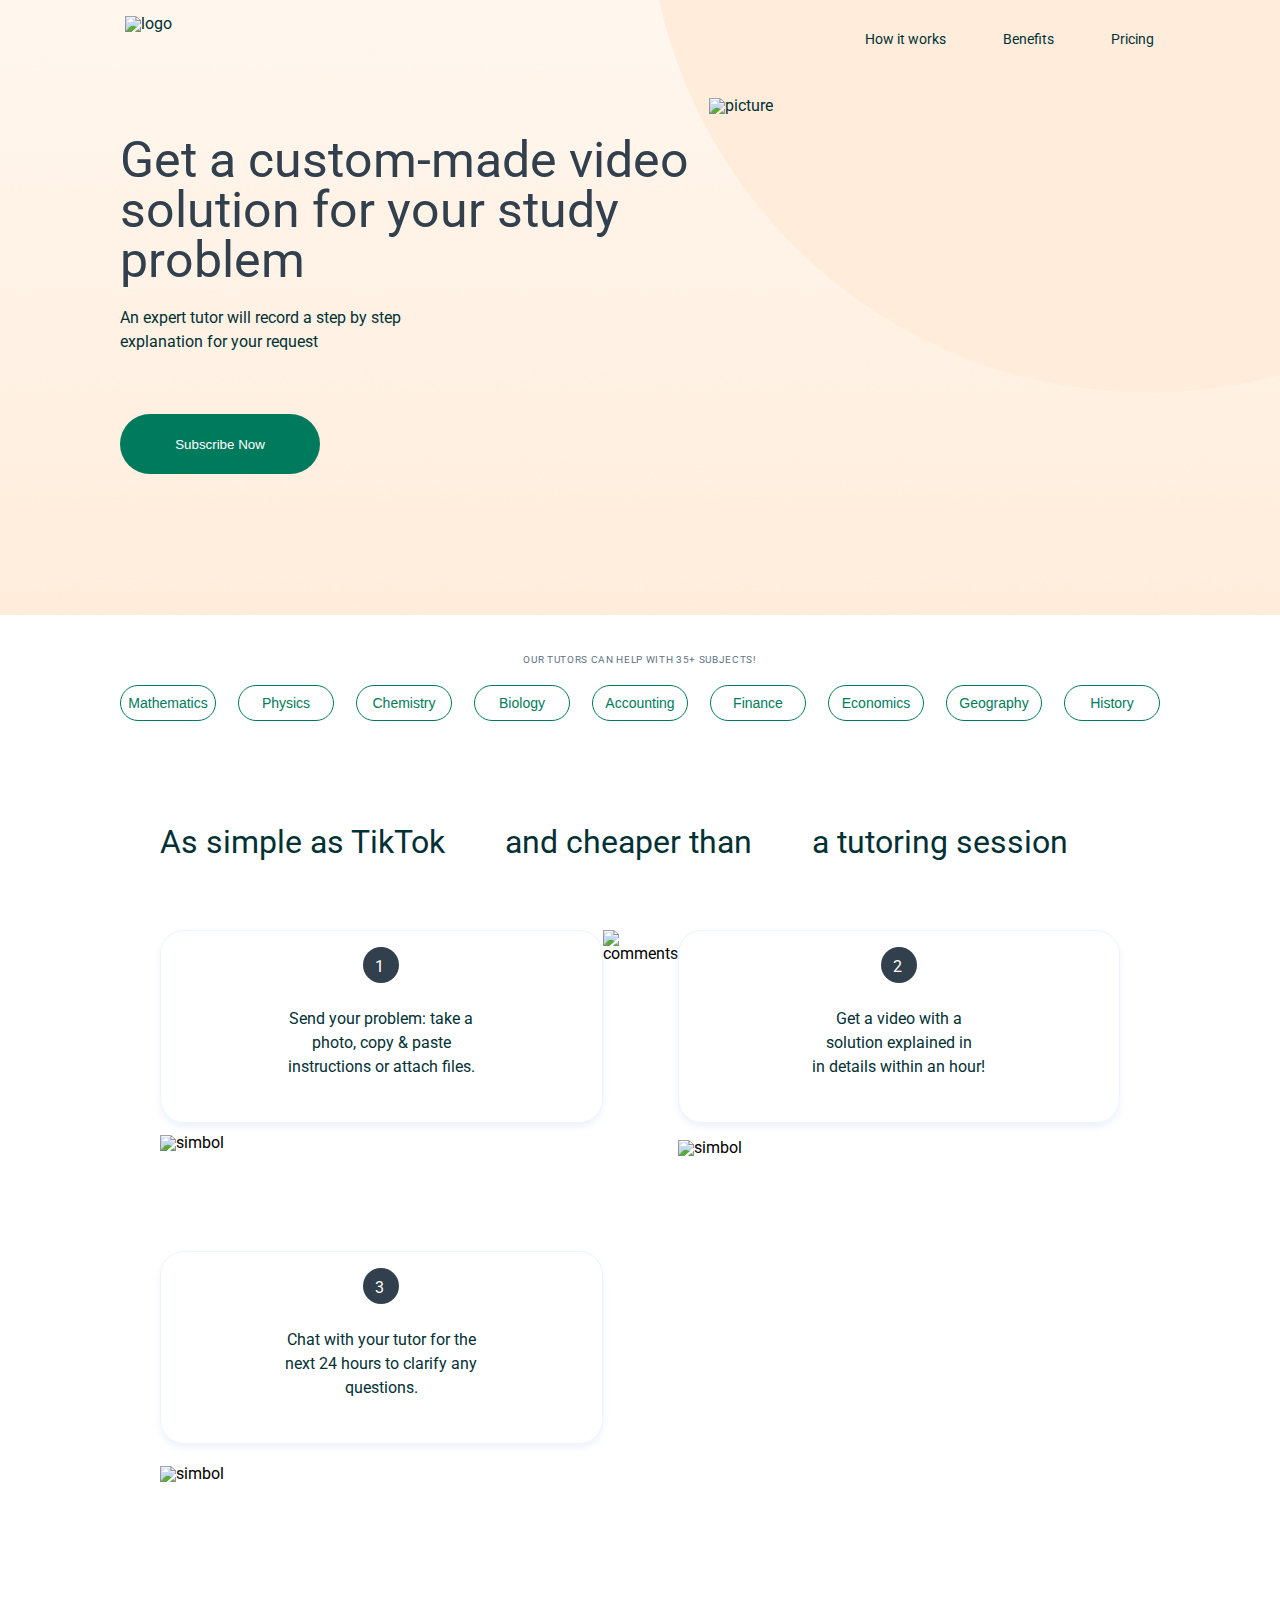
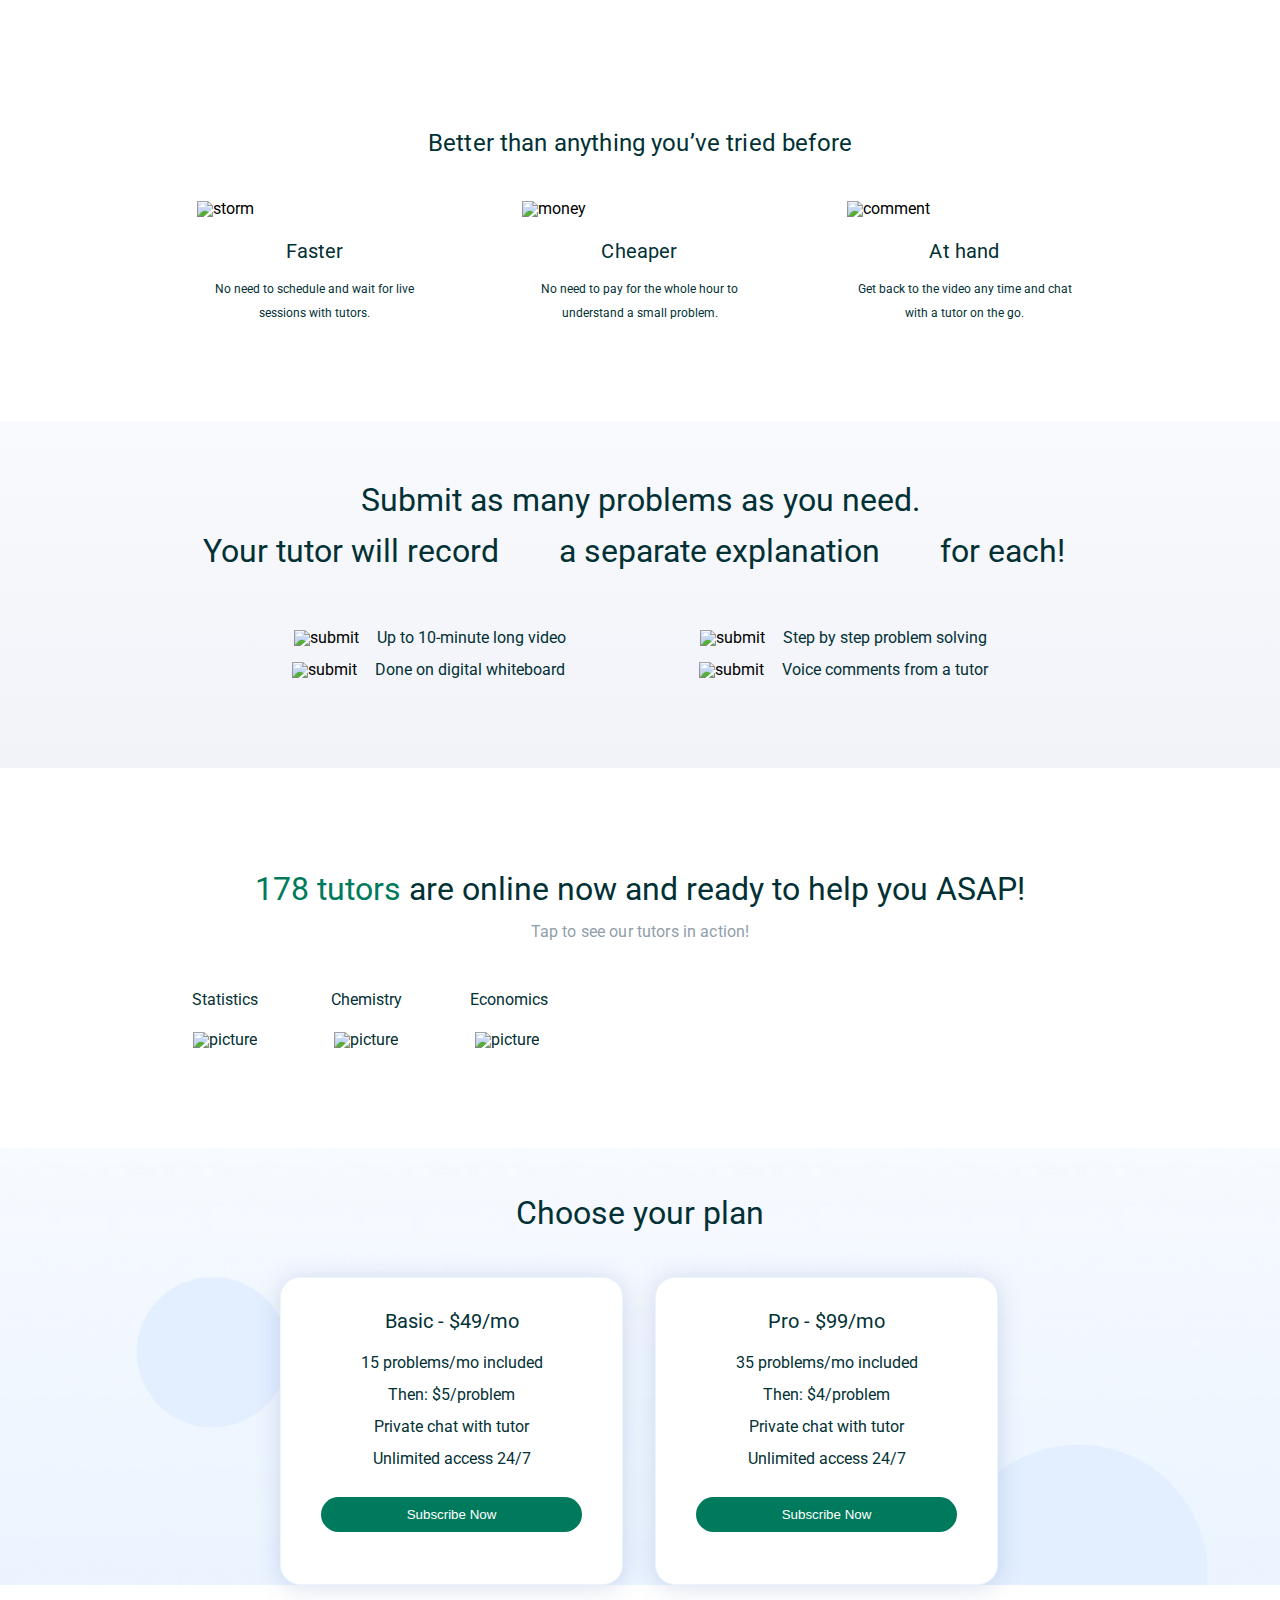
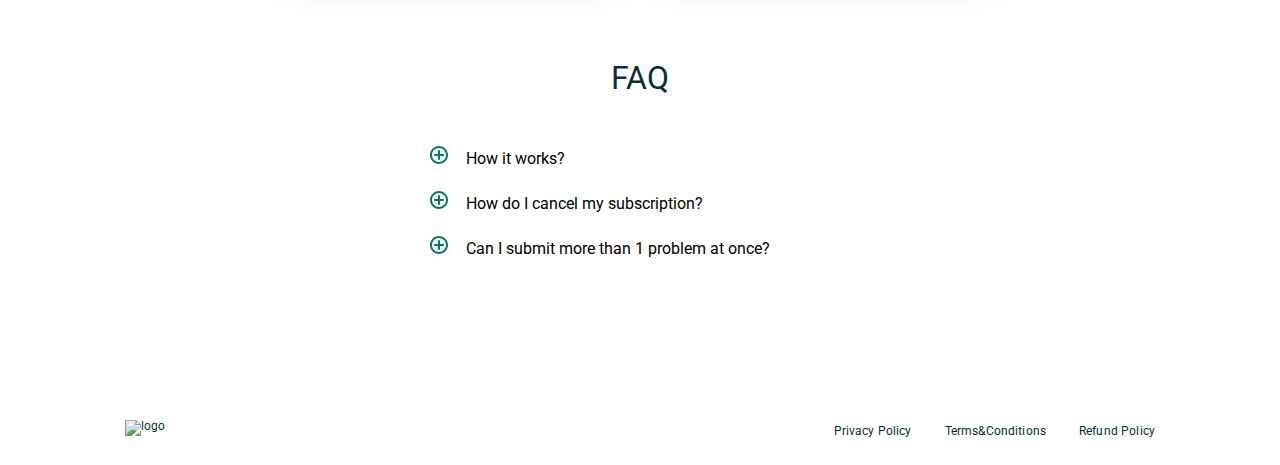
==== index.html @ 051ec6b7 "First project'" ====
<!DOCTYPE html>
<html lang="en">
<head>
    <meta charset="UTF-8">
    <meta http-equiv="X-UA-Compatible" content="IE=edge">
    <meta name="viewport" content="width=device-width, initial-scale=1.0">
    <title>Indicorp</title>
    <link rel="stylesheet" href="styles/style.css">
    <link rel="stylesheet" href="styles/adapt.css">
</head>
<body>
<header>
    <section class="outer outer-header">
        <div class="inner">
            <div class="menu">
                <figure>
                    <a href="#"><img src="../projectnew/img/Group.svg" alt="logo"></a>
                </figure>
                <nav class="menu__text">
                    <ul>
                        <li>
                            <a href="#">How it works</a>
                        </li>
                        <li>
                            <a href="#">Benefits</a>
                        </li>
                        <li>
                            <a href="#">Pricing</a>
                        </li>
                    </ul>
                    <button class="menu__text__burger">
                        <div></div>
                        <div></div>
                        <div></div>
                    </button>
                </nav>
            </div>
            <div class="subscribe">
                <div class="subscribe__text">
                    <h1>Get a custom-made video solution for your study problem</h1>
                    <p class="subtext">An expert tutor will record a step by step<br>
                        explanation for your request</p>
                    <button>Subscribe Now</button>
                </div>
                <div class="subscribe__img">
                    <figure>
                        <a href="#"><img src="../projectnew/img/headp.png" alt="picture"></a>
                    </figure>
                </div>
            </div>
        </div>
    </section>
</header>
<main>
    <section class="outer">
        <div class="inner subjects">
            <p>Our tutors can help with 35+ subjects!</p>
            <div class="subjects__items">
                <button>Mathematics</button>
                <button>Physics</button>
                <button>Chemistry</button>
                <button>Biology</button>
                <button>Accounting</button>
                <button>Finance</button>
                <button>Economics</button>
                <button>Geography</button>
                <button>History</button>
            </div>
        </div>
    </section>
    <section class="outer">
        <div class="inner comments">
            <div class="comments__text">
                <h2>As simple as TikTok</h2>
                <h2>and cheaper than</h2>
                <h2>a tutoring session</h2>
            </div>
            <div class="comments__container">
                <div class="comments__container__text">
                    <div class="comments__container__text__chars">
                        <div class="comments__container__text__chars__first">
                            <div class="comments__container__text__chars-content">
                                <h5>1</h5>
                            </div>
                        </div>
                        <p class="subtext">Send your problem: take a<br>photo, copy & paste<br>instructions or attach files.</p>
                    </div>
                    <figure>
                        <img src="../projectnew/img/simbol.svg" alt="simbol">
                    </figure>
                    <div class="comments__container__text__chars">
                        <div class="comments__container__text__chars__first">
                            <div class="comments__container__text__chars-content">
                                <h5>3</h5>
                            </div>
                        </div>
                        <p class="subtext">Chat with your tutor for the<br>next 24 hours to clarify any<br>questions.</p>
                    </div>
                    <figure>
                        <img class="simb" src="../projectnew/img/simbol2.svg" alt="simbol">
                    </figure>
                </div>
                <div class="comments__container__img">
                    <figure>
                        <img src="../projectnew/img/phone.jpg" alt="comments">
                    </figure>
                </div>
                <div class="comments__container__text">
                    <div class="comments__container__text__chars">
                        <div class="comments__container__text__chars__first">
                            <div class="comments__container__text__chars-content">
                                <h5>2</h5>
                            </div>
                        </div>
                        <p class="subtext">Get a video with a<br>solution explained in<br>in details within an hour!</p>
                    </div>
                    <figure>
                        <img class="simb2" src="../projectnew/img/simbol3.svg" alt="simbol">
                    </figure>
                </div>
            </div>
        </div>
    </section>
    <section class="outer">
        <div class="inner better">
            <h3>Better than anything you’ve tried before</h3>
            <div class="better-container">
                <div class="better-subcont">
                    <figure>
                        <img src="../projectnew/img/storm.svg" alt="storm">
                    </figure>
                    <h3>Faster</h3>
                    <p>No need to schedule and wait for live sessions with tutors.</p>
                </div>
                <div class="better-subcont">
                    <figure>
                        <img src="../projectnew/img/money.svg" alt="money">
                    </figure>
                    <h3>Cheaper</h3>
                    <p>No need to pay for the whole hour to understand a small problem.</p>
                </div>
                <div class="better-subcont">
                    <figure>
                        <img src="../projectnew/img/comment.svg" alt="comment">
                    </figure>
                    <h3>At hand</h3>
                    <p>Get back to the video any time and chat with a tutor on the go.</p>
                </div>
            </div>
        </div>
    </section>
     <section class="outer outer-submit">
        <div class="inner submit">
            <h3 class="text">Submit as many problems as you need.</h3>
            <div class="submit-subtext">
                <h2>Your tutor will record</h2>
                <h2>a separate explanation</h2>
                <h2>for each!</h2>
            </div>
            <div class="submit__text">
                <div class="submit__text__items">
                    <div>
                        <img src="../projectnew/img/submit.svg" alt="submit">
                        <h4>Up to 10-minute long video</h4>
                    </div>
                    <div>
                        <img src="../projectnew/img/submit.svg" alt="submit">
                        <h4>Step by step problem solving</h4>
                    </div>
                </div>
                <div class="submit__text__items">
                    <div>
                        <img src="../projectnew/img/submit.svg" alt="submit">
                        <h4>Done on digital whiteboard</h4>
                    </div>
                    <div>
                        <img src="../projectnew/img/submit.svg" alt="submit">
                        <h4>Voice comments from a tutor</h4>
                    </div>
                </div>
            </div>
        </div>
    </section>
    <section class="outer">
        <div class="inner tutors">
            <h3 class="text"><b>178 tutors </b> are online now and ready to help you ASAP!</h3>
            <h5>Tap to see our tutors in action!</h5>
            <div class="tutors-items">
                <div class="tutors-subitems">
                    <p class="subtext">Statistics</p>
                    <figure>
                        <a href="#"><img src="../projectnew/img/stat.jpg" alt="picture"></a>
                    </figure>
                </div>
                <div class="tutors-subitems">
                    <p class="subtext">Chemistry</p>
                    <figure>
                        <a href="#"><img src="../projectnew/img/chemistry.jpg" alt="picture"></a>
                    </figure>
                </div>
                <div class="tutors-subitems">
                    <p class="subtext">Economics</p>
                    <figure>
                        <a href="#"><img src="../projectnew/img/economics.jpg" alt="picture"></a>
                    </figure>
                </div>
            </div>
        </div>
    </section>
    <section class="outer outer-choose">
        <div class="inner choose">
            <h3 class="text choose-text">Choose your plan</h3>
            <div class="choose-container">
                <div class="choose-subcont">
                    <h4>Basic - $49/mo</h4>
                    <p>15 problems/mo included</p>
                    <p>Then: $5/problem</p>
                    <p>Private chat with tutor</p>
                    <p>Unlimited access 24/7</p>
                    <div class="choose-btn">
                        <button>Subscribe Now</button>
                    </div>
                </div>
                <div class="choose-subcont">
                    <h4>Pro - $99/mo</h4>
                    <p>35 problems/mo included</p>
                    <p>Then: $4/problem</p>
                    <p>Private chat with tutor</p>
                    <p>Unlimited access 24/7</p>
                    <div class="choose-btn">    
                        <button>Subscribe Now</button>
                    </div>
                </div>
            </div>
        </div>
    </section>
    <section class="outer">
        <div class="inner faq">
            <h3 class="text">FAQ</h3>
            <details>
                <summary>How it works?</summary>
                я не знаю
            </details>
            <details>
                <summary>How do I cancel my subscription?</summary>
                или знаю
            </details>
            <details>
                <summary>Can I submit more than 1 problem at once?</summary>
                короче отвали
            </details>
        </div>
    </section> 
</main>
<footer>
    <section class="outer">
        <div class="inner privacy">
            <a href="#"><img src="../projectnew/img/logo2.svg" alt="logo"></a>
            <nav class="privacy-text">
                <ul>
                    <li>
                        <a href="#">Privacy Policy</a>
                    </li>
                    <li>
                        <a href="#">Terms&Conditions</a>
                    </li>
                    <li>
                        <a href="#">Refund Policy</a>
                    </li>
                </ul>
            </nav>
        </div>
    </section>
</footer>
</body>
</html>
---- styles/style.css ----
@import "normal.css";
@import url("https://fonts.googleapis.com/css2?family=Roboto&display=swap");
body {
  overflow-x: hidden;
  font-family: "Roboto";
}

a {
  text-decoration: none;
  padding: 5px;
}
a:hover {
  color: #576577;
  transition: all 0.2s ease;
}

button {
  cursor: pointer;
  border: none;
  background-color: #007A5C;
  color: white;
}

h1,
h2,
h3,
h4,
h5,
h6,
p,
ul,
li,
a {
  font-weight: 400;
  color: #023135;
}

.outer {
  background-color: white;
  padding: 0 15px;
}
.outer-header {
  background: url(../img/back.jpg) center top;
  background-size: cover;
}
.outer-submit {
  background: linear-gradient(180deg, #F9FAFD 0%, #F1F3F9 100%);
  height: 347px;
}
.outer-choose {
  background: url(../img/backchoose.jpg) center top;
  background-size: cover;
  margin-top: 100px;
}

.inner {
  max-width: 1040px;
  margin: 0 auto;
}

.subtext {
  font-size: 16px;
  line-height: 24px;
}

.text {
  font-size: 32px;
  line-height: 44px;
  text-align: center;
}

.menu {
  display: flex;
  width: 100%;
  height: 50px;
  padding-top: 16px;
}
.menu__text {
  margin-left: auto;
  width: 300px;
  height: 100%;
}
.menu__text ul {
  margin-top: 15px;
  padding: 0;
}
.menu__text li {
  list-style: none;
  display: inline-block;
  margin-right: 43px;
  font-size: 14px;
}
.menu__text li:last-child {
  margin-right: 0;
}
.menu__text__burger {
  display: none;
  width: 40px;
  height: auto;
  margin-left: auto;
  background-color: #FFECDA;
  margin-top: 10px;
}
.menu__text__burger div {
  width: 100%;
  height: 1px;
  background-color: gray;
  margin-top: 10px;
}

.subscribe {
  display: flex;
  width: 100%;
  height: 517px;
  margin-top: 32px;
}
.subscribe__text {
  width: 64%;
  height: 100%;
}
.subscribe__text h1 {
  font-size: 50px;
  color: #32404D;
  margin-top: 37px;
}
.subscribe__text p {
  margin-top: 21px;
}
.subscribe__text button {
  margin-top: 60px;
  border-radius: 30px;
  height: 60px;
  width: 200px;
}
.subscribe__text button:hover {
  background-color: #085844;
  transition: 0.3s ease;
}
.subscribe__img {
  width: 50%;
  height: 100%;
}

.subjects {
  width: 100%;
  height: 165px;
  margin-top: 40px;
}
.subjects p {
  text-transform: uppercase;
  text-align: center;
  color: #637381;
  letter-spacing: 0.67px;
  font-size: 10px;
}
.subjects__items {
  width: 100%;
}
.subjects__items button {
  margin-top: 20px;
  background-color: white;
  border: 1px solid #007A5C;
  border-radius: 24px;
  color: #007A5C;
  height: 36px;
  width: 96px;
  margin-right: 18px;
  font-size: 14px;
}
.subjects__items button:last-child {
  margin-right: 0;
}
.subjects__items button:hover {
  background-color: rgba(192, 188, 188, 0.836);
  transition: 0.3s ease;
}

.comments {
  max-width: 960px;
  margin: 0 auto;
}
.comments__text {
  display: flex;
  width: 100%;
  height: 45px;
}
.comments__text h2 {
  margin-right: 60px;
  font-size: 32px;
  line-height: 44px;
}
.comments__text h2:last-child {
  margin: 0;
}
.comments__container {
  display: flex;
  width: 100%;
  height: 722px;
  margin-top: 65px;
}
.comments__container__text {
  height: 100%;
  width: 100%;
}
.comments__container__text__chars {
  width: 100%;
  height: 193px;
  border: 1px solid #EBF4FF;
  box-sizing: border-box;
  box-shadow: 0 4px 7px rgba(222, 234, 249, 0.59);
  border-radius: 24px;
}
.comments__container__text__chars__first {
  width: 100%;
  height: 60px;
}
.comments__container__text__chars-content {
  display: block;
  margin: 0 auto;
  margin-top: 16px;
  width: 36px;
  height: 36px;
  background: #32404D;
  border-radius: 18px;
}
.comments__container__text__chars-content h5 {
  color: white;
  padding: 12px;
}
.comments__container__text__chars p {
  text-align: center;
}
.comments__container__text img {
  display: flex;
  margin: 12px 0 100px auto;
}
.comments__container .simb {
  display: flex;
  margin: 22px 0 0 auto;
}
.comments__container .simb2 {
  margin: 17px 0 0 0;
}
.comments__container__img {
  max-width: 449px;
  height: 100%;
}

.better {
  max-width: 886px;
  margin: 75px auto 0 auto;
}
.better h3 {
  font-size: 24px;
  line-height: 32px;
  text-align: center;
  letter-spacing: 0.15px;
}
.better-container {
  display: flex;
  margin-top: 42px;
  width: 100%;
}
.better-subcont {
  margin-right: 90px;
  width: 235px;
  height: 100%;
}
.better-subcont:last-child {
  margin-right: 0;
}
.better-subcont img {
  display: block;
  margin: 0 auto 20px auto;
}
.better-subcont h3 {
  font-size: 20px;
  line-height: 28px;
}
.better-subcont p {
  margin-top: 12px;
  text-align: center;
  font-size: 12px;
  line-height: 24px;
}

.submit {
  margin-top: 96px;
  max-width: 100%;
}
.submit h3 {
  padding-top: 57px;
}
.submit-subtext {
  max-width: 875px;
  display: flex;
  margin: 7px auto 0 auto;
}
.submit-subtext h2 {
  font-size: 32px;
  line-height: 44px;
  margin-right: 60px;
}
.submit-subtext h2:last-child {
  margin-right: 0;
}
.submit__text {
  margin: 57px 0 84px 0;
}
.submit__text__items {
  display: flex;
  justify-content: center;
  margin-bottom: 16px;
}
.submit__text__items div {
  display: flex;
  margin-right: 134px;
}
.submit__text__items div:last-child {
  margin-right: 0;
}
.submit__text__items div img {
  margin-right: 18px;
}
.submit__text__items div h4 {
  font-size: 16px;
}

.tutors {
  max-width: 904px;
  margin: 0 auto;
}
.tutors h3 {
  padding-top: 99px;
}
.tutors b {
  font-size: 32px;
  color: #007A5C;
  font-weight: normal;
}
.tutors h5 {
  text-align: center;
  letter-spacing: 0.15px;
  margin: 13px 0 48px 0;
  color: #909EAB;
}
.tutors p {
  text-align: center;
  margin-bottom: 20px;
}
.tutors-items {
  display: flex;
}
.tutors-subitems {
  margin-right: 67px;
}
.tutors-subitems:last-child {
  margin: 0;
}

.choose {
  max-width: 720px;
  margin: 0 auto;
}
.choose-text {
  padding: 43px 0 42px 0;
}
.choose-container {
  display: flex;
  width: 100%;
}
.choose-subcont {
  margin-right: 32px;
  width: 343px;
  height: 308px;
  background-color: white;
  border: 1px solid #EBF4FF;
  box-sizing: border-box;
  box-shadow: 0px 2px 25px rgba(76, 106, 170, 0.22);
  border-radius: 20px;
}
.choose-subcont:last-child {
  margin-right: auto;
}
.choose-subcont h4 {
  text-align: center;
  margin: 33px 0 24px 0;
  font-size: 20px;
}
.choose-subcont p {
  text-align: center;
  margin-bottom: 16px;
}
.choose-btn {
  display: flex;
}
.choose-btn button {
  margin: 14px auto 0 auto;
  justify-content: center;
  align-items: center;
  padding: 10px 86px;
  border-radius: 24px;
}
.choose-btn button:hover {
  background-color: #085844;
  transition: 0.3s ease;
}

.faq {
  width: 440px;
  margin: 71px auto 148px auto;
}
.faq h3 {
  margin-bottom: 36px;
}
.faq details {
  margin-bottom: 4px;
  padding: 10px;
  cursor: pointer;
}
.faq details summary::before {
  content: url(../img/details.svg);
  margin-right: 18px;
}

.privacy {
  display: flex;
  width: 100%;
  margin-bottom: 24px;
  font-size: 12px;
}
.privacy-text {
  padding-top: 10px;
  display: flex;
  margin-left: auto;
}
.privacy-text li {
  list-style: none;
  display: inline-block;
  font-size: 12px;
  margin-right: 20px;
  letter-spacing: 0.15px;
}
.privacy-text li:last-child {
  margin-right: 0;
}/*# sourceMappingURL=style.css.map */
---- styles/adapt.css ----
/* Large desktops and laptops */
/* Portrait tablets and medium desktops */
/* Portrait tablets and small desktops */
@media (max-width: 991px) {
  .comments .comments__text {
    justify-content: center;
  }
  .comments .comments__text h2 {
    font-size: 27px;
  }

  .tutors h5 {
    font-size: 18px;
  }
  .tutors-items {
    display: block;
  }
  .tutors-subitems {
    margin-right: 0;
    margin-bottom: 40px;
  }
  .tutors-subitems img {
    display: block;
    margin: 0 auto;
    height: 400px;
  }
  .tutors-subitems p {
    font-size: 24px;
  }
}
@media (max-width: 900px) {
  .submit-subtext {
    justify-content: center;
  }
  .submit-subtext h2 {
    font-size: 25px;
    text-align: center;
  }
}
@media (max-width: 820px) {
  .comments__text h2 {
    font-size: 22px;
  }
}
/* Landscape phones and portrait tablets */
@media (max-width: 767px) {
  .subscribe__img {
    width: 25%;
  }

  .comments__text h2 {
    font-size: 25px;
    margin-right: 15px;
    line-height: 24px;
    text-align: center;
  }
  .comments__container__text {
    display: none;
  }
  .comments__container__img {
    margin: 0 auto;
  }

  .better-container {
    display: block;
    width: 90%;
    margin: 0 auto;
  }
  .better-subcont {
    width: 100%;
    height: auto;
    margin: 30px 0 40px 0;
  }
  .better-subcont h3 {
    font-size: 32px;
  }
  .better-subcont p {
    font-size: 18px;
  }

  .submit-subtext h2 {
    margin-right: 30px;
  }

  .choose-container {
    display: block;
    margin: 0 auto;
  }
  .choose-subcont {
    display: block;
    margin: 0 auto 20px auto;
    width: 400px;
    height: 328px;
  }
  .choose-subcont h4 {
    font-size: 24px;
  }
  .choose-subcont p {
    font-size: 18px;
  }
  .choose-subcont button {
    padding: 20px 60px;
  }

  .outer-choose {
    margin-top: 40px;
  }

  .faq {
    margin-bottom: 48px;
    width: 100%;
  }
  .faq details {
    font-size: 25px;
    margin-bottom: 15px;
  }
}
@media (max-width: 680px) {
  .submit-subtext h2 {
    font-size: 20px;
  }

  .tutors h3 {
    padding-top: 40px;
  }
  .tutors-subitems {
    margin-bottom: 30px;
  }
  .tutors-subitems img {
    height: 300px;
  }
  .tutors-subitems p {
    font-size: 20px;
  }
}
@media (max-width: 615px) {
  .subscribe {
    height: 80%;
  }
  .subscribe__text {
    width: 100%;
  }
  .subscribe__text h1 {
    font-size: 45px;
  }
  .subscribe__text button {
    margin-bottom: 20px;
  }
  .subscribe__img {
    display: none;
  }

  .subjects {
    display: inline-table;
    margin: 40px 0 50px 0;
  }
  .subjects__items {
    display: flex;
    flex-wrap: wrap;
    justify-content: center;
  }

  .submit h3 {
    font-size: 25px;
  }
  .submit-subtext h2 {
    font-size: 17px;
    margin-right: 22px;
  }

  .tutors h3 {
    font-size: 25px;
  }
  .tutors b {
    font-size: 25px;
  }
}
/* Landscape phones and smaller */
@media (max-width: 480px) {
  .menu__text ul {
    display: none;
  }
  .menu__text button {
    display: block;
  }

  .subscribe__text h1 {
    font-size: 40px;
  }
  .subscribe__img {
    display: none;
  }

  .comments__container {
    height: 507px;
  }
  .comments__container__img {
    width: 300px;
  }
  .comments__container__img img {
    width: 300px;
    height: auto;
  }

  .better {
    margin-top: 40px;
  }

  .submit {
    height: 500px;
    margin-top: 0;
  }
  .submit h3 {
    font-size: 25px;
    line-height: 30px;
  }
  .submit-subtext {
    display: none;
  }
  .submit .submit__text__items {
    display: block;
    max-width: 347px;
    margin: 0 auto;
    justify-content: center;
  }
  .submit .submit__text__items div {
    max-width: 347px;
    margin-bottom: 50px;
    margin-right: 0;
  }
  .submit .submit__text__items div h4 {
    font-size: 23px;
  }

  .outer-submit {
    height: 500px;
  }

  .tutors-subitems img {
    height: 200px;
  }

  .choose-subcont {
    width: 270px;
    height: 328px;
  }

  .faq {
    margin-top: 30px;
  }
  .faq details {
    font-size: 20px;
  }
  .faq details summary::before {
    margin-right: 8px;
  }

  .privacy {
    font-size: 16px;
  }
  .privacy li {
    margin-right: 6px;
    float: left;
  }
}
@media (max-width: 340px) {
  .outer-submit {
    height: 600px;
  }
}/*# sourceMappingURL=adapt.css.map */
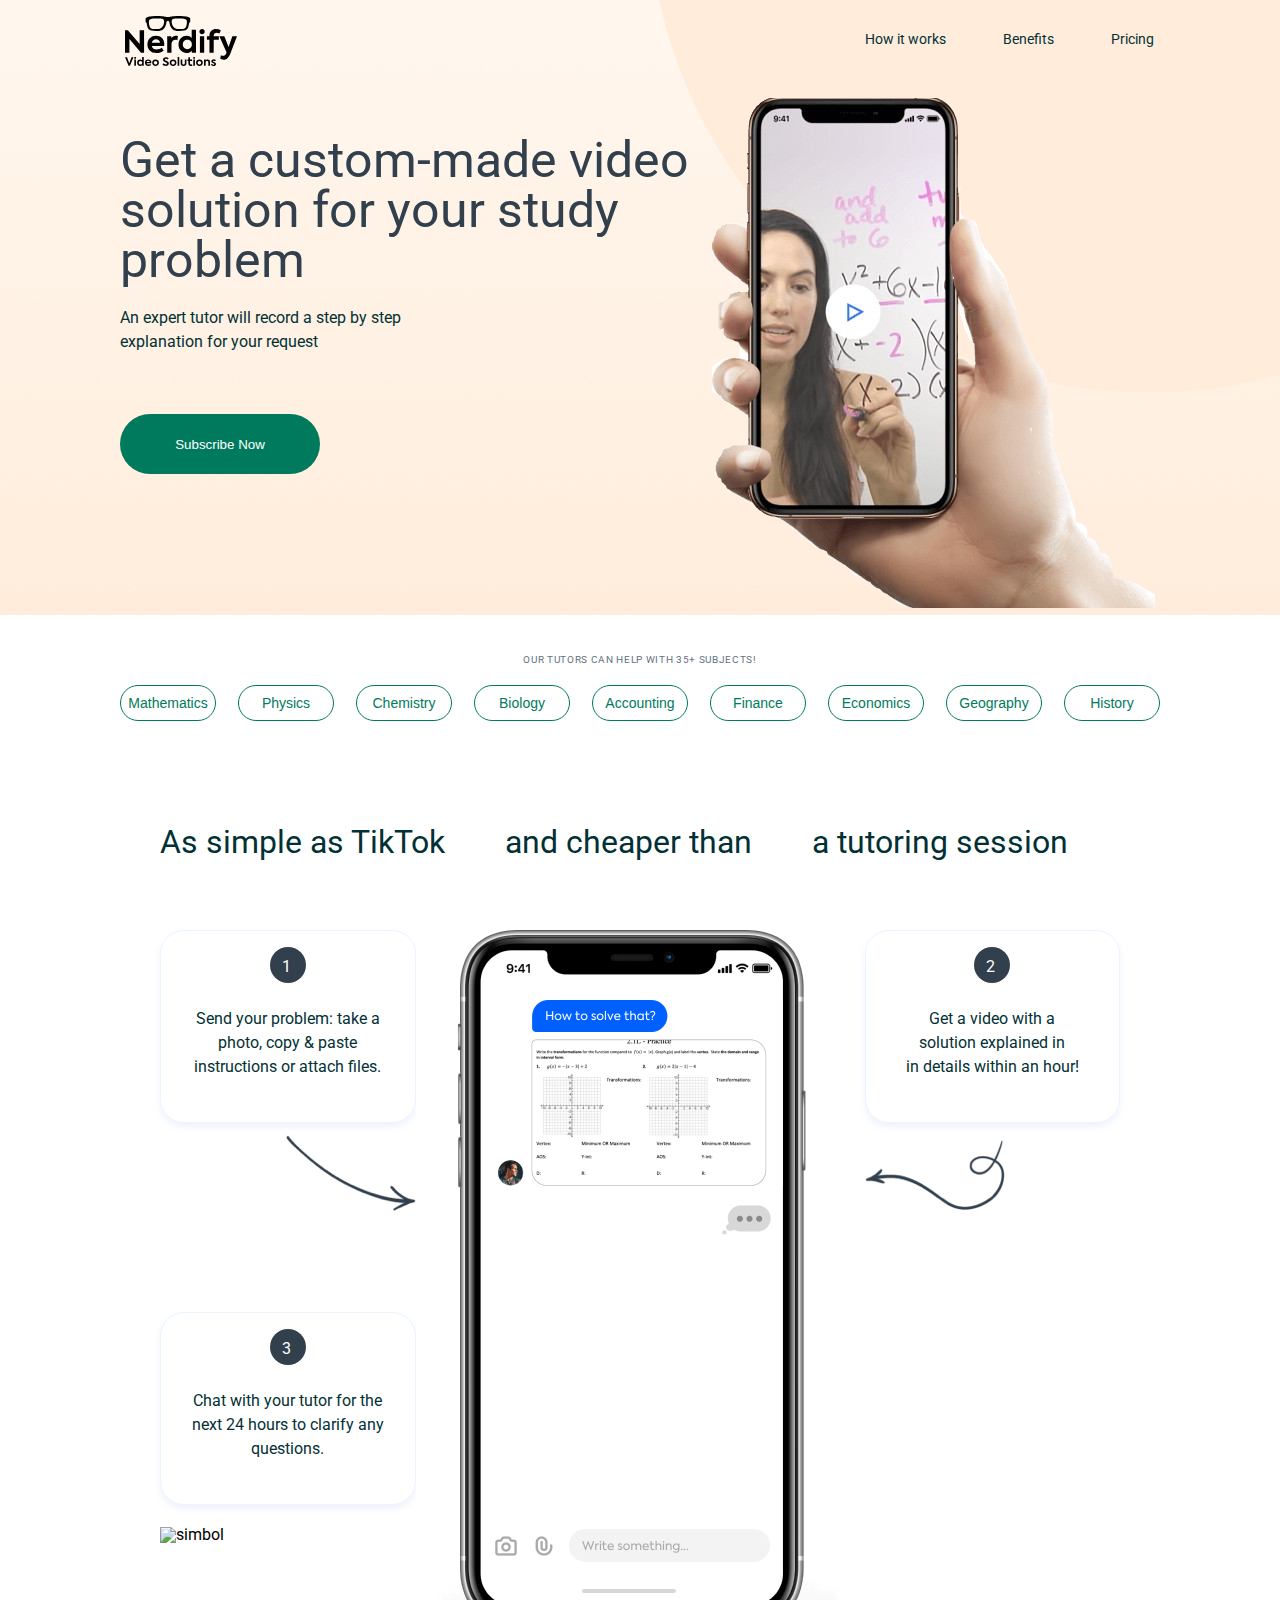
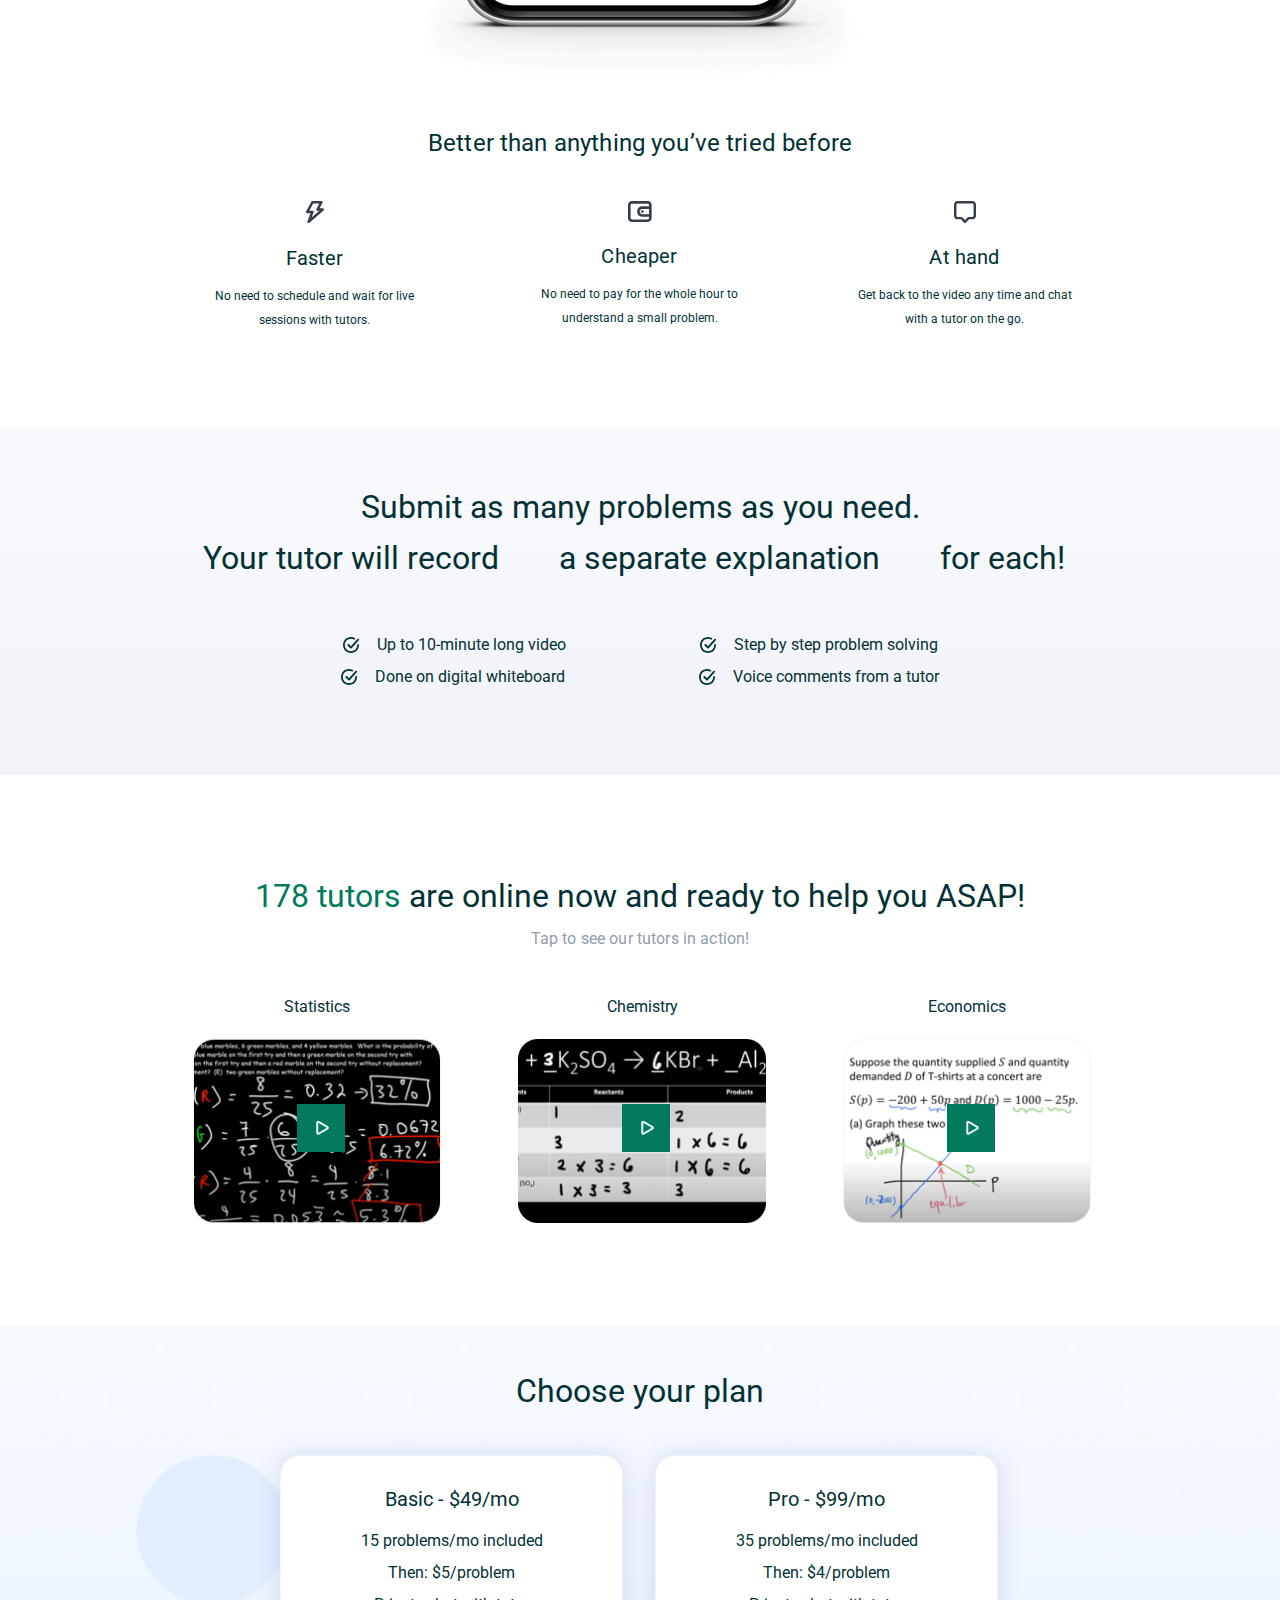
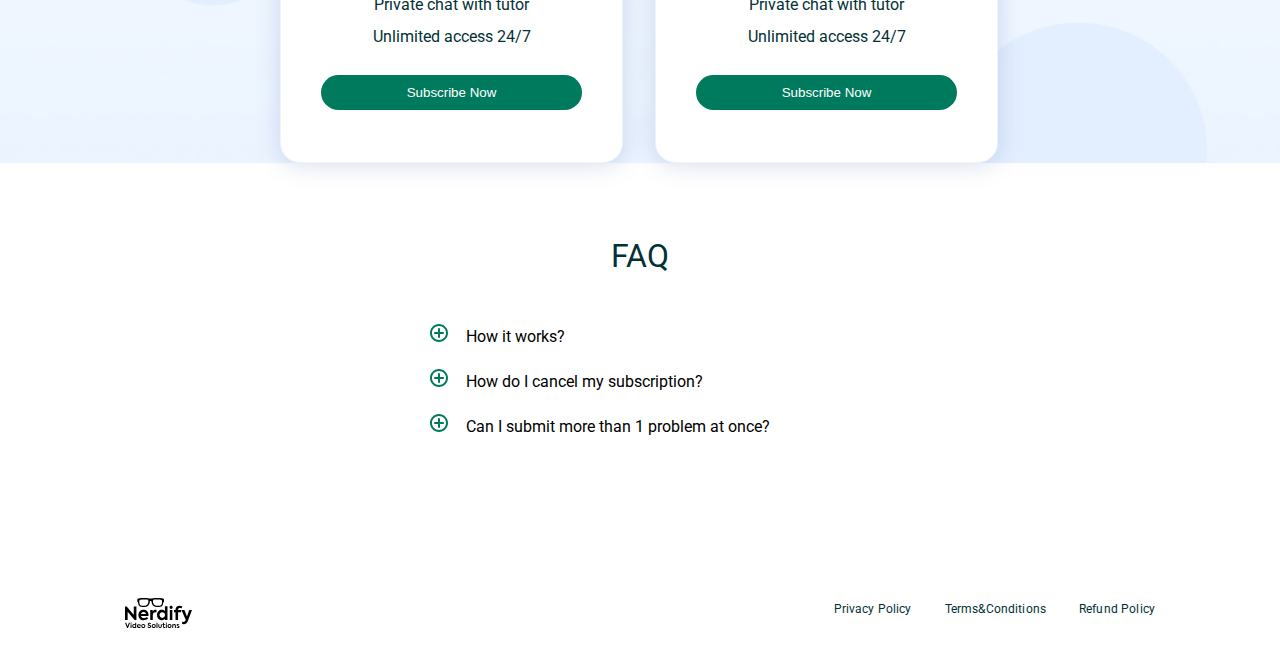
==== commit b4b8f332: "Update index.html" ====
--- a/index.html
+++ b/index.html
@@ -14,7 +14,7 @@
         <div class="inner">
             <div class="menu">
                 <figure>
-                    <a href="#"><img src="../projectnew/img/Group.svg" alt="logo"></a>
+                    <a href="#"><img src="/img/Group.svg" alt="logo"></a>
                 </figure>
                 <nav class="menu__text">
                     <ul>
@@ -44,7 +44,7 @@
                 </div>
                 <div class="subscribe__img">
                     <figure>
-                        <a href="#"><img src="../projectnew/img/headp.png" alt="picture"></a>
+                        <a href="#"><img src="/img/headp.png" alt="picture"></a>
                     </figure>
                 </div>
             </div>
@@ -86,7 +86,7 @@
                         <p class="subtext">Send your problem: take a<br>photo, copy & paste<br>instructions or attach files.</p>
                     </div>
                     <figure>
-                        <img src="../projectnew/img/simbol.svg" alt="simbol">
+                        <img src="/img/simbol.svg" alt="simbol">
                     </figure>
                     <div class="comments__container__text__chars">
                         <div class="comments__container__text__chars__first">
@@ -102,7 +102,7 @@
                 </div>
                 <div class="comments__container__img">
                     <figure>
-                        <img src="../projectnew/img/phone.jpg" alt="comments">
+                        <img src="/img/phone.jpg" alt="comments">
                     </figure>
                 </div>
                 <div class="comments__container__text">
@@ -115,7 +115,7 @@
                         <p class="subtext">Get a video with a<br>solution explained in<br>in details within an hour!</p>
                     </div>
                     <figure>
-                        <img class="simb2" src="../projectnew/img/simbol3.svg" alt="simbol">
+                        <img class="simb2" src="/img/simbol3.svg" alt="simbol">
                     </figure>
                 </div>
             </div>
@@ -127,21 +127,21 @@
             <div class="better-container">
                 <div class="better-subcont">
                     <figure>
-                        <img src="../projectnew/img/storm.svg" alt="storm">
+                        <img src="/img/storm.svg" alt="storm">
                     </figure>
                     <h3>Faster</h3>
                     <p>No need to schedule and wait for live sessions with tutors.</p>
                 </div>
                 <div class="better-subcont">
                     <figure>
-                        <img src="../projectnew/img/money.svg" alt="money">
+                        <img src="/img/money.svg" alt="money">
                     </figure>
                     <h3>Cheaper</h3>
                     <p>No need to pay for the whole hour to understand a small problem.</p>
                 </div>
                 <div class="better-subcont">
                     <figure>
-                        <img src="../projectnew/img/comment.svg" alt="comment">
+                        <img src="/img/comment.svg" alt="comment">
                     </figure>
                     <h3>At hand</h3>
                     <p>Get back to the video any time and chat with a tutor on the go.</p>
@@ -160,21 +160,21 @@
             <div class="submit__text">
                 <div class="submit__text__items">
                     <div>
-                        <img src="../projectnew/img/submit.svg" alt="submit">
+                        <img src="/img/submit.svg" alt="submit">
                         <h4>Up to 10-minute long video</h4>
                     </div>
                     <div>
-                        <img src="../projectnew/img/submit.svg" alt="submit">
+                        <img src="/img/submit.svg" alt="submit">
                         <h4>Step by step problem solving</h4>
                     </div>
                 </div>
                 <div class="submit__text__items">
                     <div>
-                        <img src="../projectnew/img/submit.svg" alt="submit">
+                        <img src="/img/submit.svg" alt="submit">
                         <h4>Done on digital whiteboard</h4>
                     </div>
                     <div>
-                        <img src="../projectnew/img/submit.svg" alt="submit">
+                        <img src="/img/submit.svg" alt="submit">
                         <h4>Voice comments from a tutor</h4>
                     </div>
                 </div>
@@ -189,19 +189,19 @@
                 <div class="tutors-subitems">
                     <p class="subtext">Statistics</p>
                     <figure>
-                        <a href="#"><img src="../projectnew/img/stat.jpg" alt="picture"></a>
+                        <a href="#"><img src="/img/stat.jpg" alt="picture"></a>
                     </figure>
                 </div>
                 <div class="tutors-subitems">
                     <p class="subtext">Chemistry</p>
                     <figure>
-                        <a href="#"><img src="../projectnew/img/chemistry.jpg" alt="picture"></a>
+                        <a href="#"><img src="/img/chemistry.jpg" alt="picture"></a>
                     </figure>
                 </div>
                 <div class="tutors-subitems">
                     <p class="subtext">Economics</p>
                     <figure>
-                        <a href="#"><img src="../projectnew/img/economics.jpg" alt="picture"></a>
+                        <a href="#"><img src="/img/economics.jpg" alt="picture"></a>
                     </figure>
                 </div>
             </div>
@@ -255,7 +255,7 @@
 <footer>
     <section class="outer">
         <div class="inner privacy">
-            <a href="#"><img src="../projectnew/img/logo2.svg" alt="logo"></a>
+            <a href="#"><img src="/img/logo2.svg" alt="logo"></a>
             <nav class="privacy-text">
                 <ul>
                     <li>
@@ -273,4 +273,4 @@
     </section>
 </footer>
 </body>
-</html>+</html>
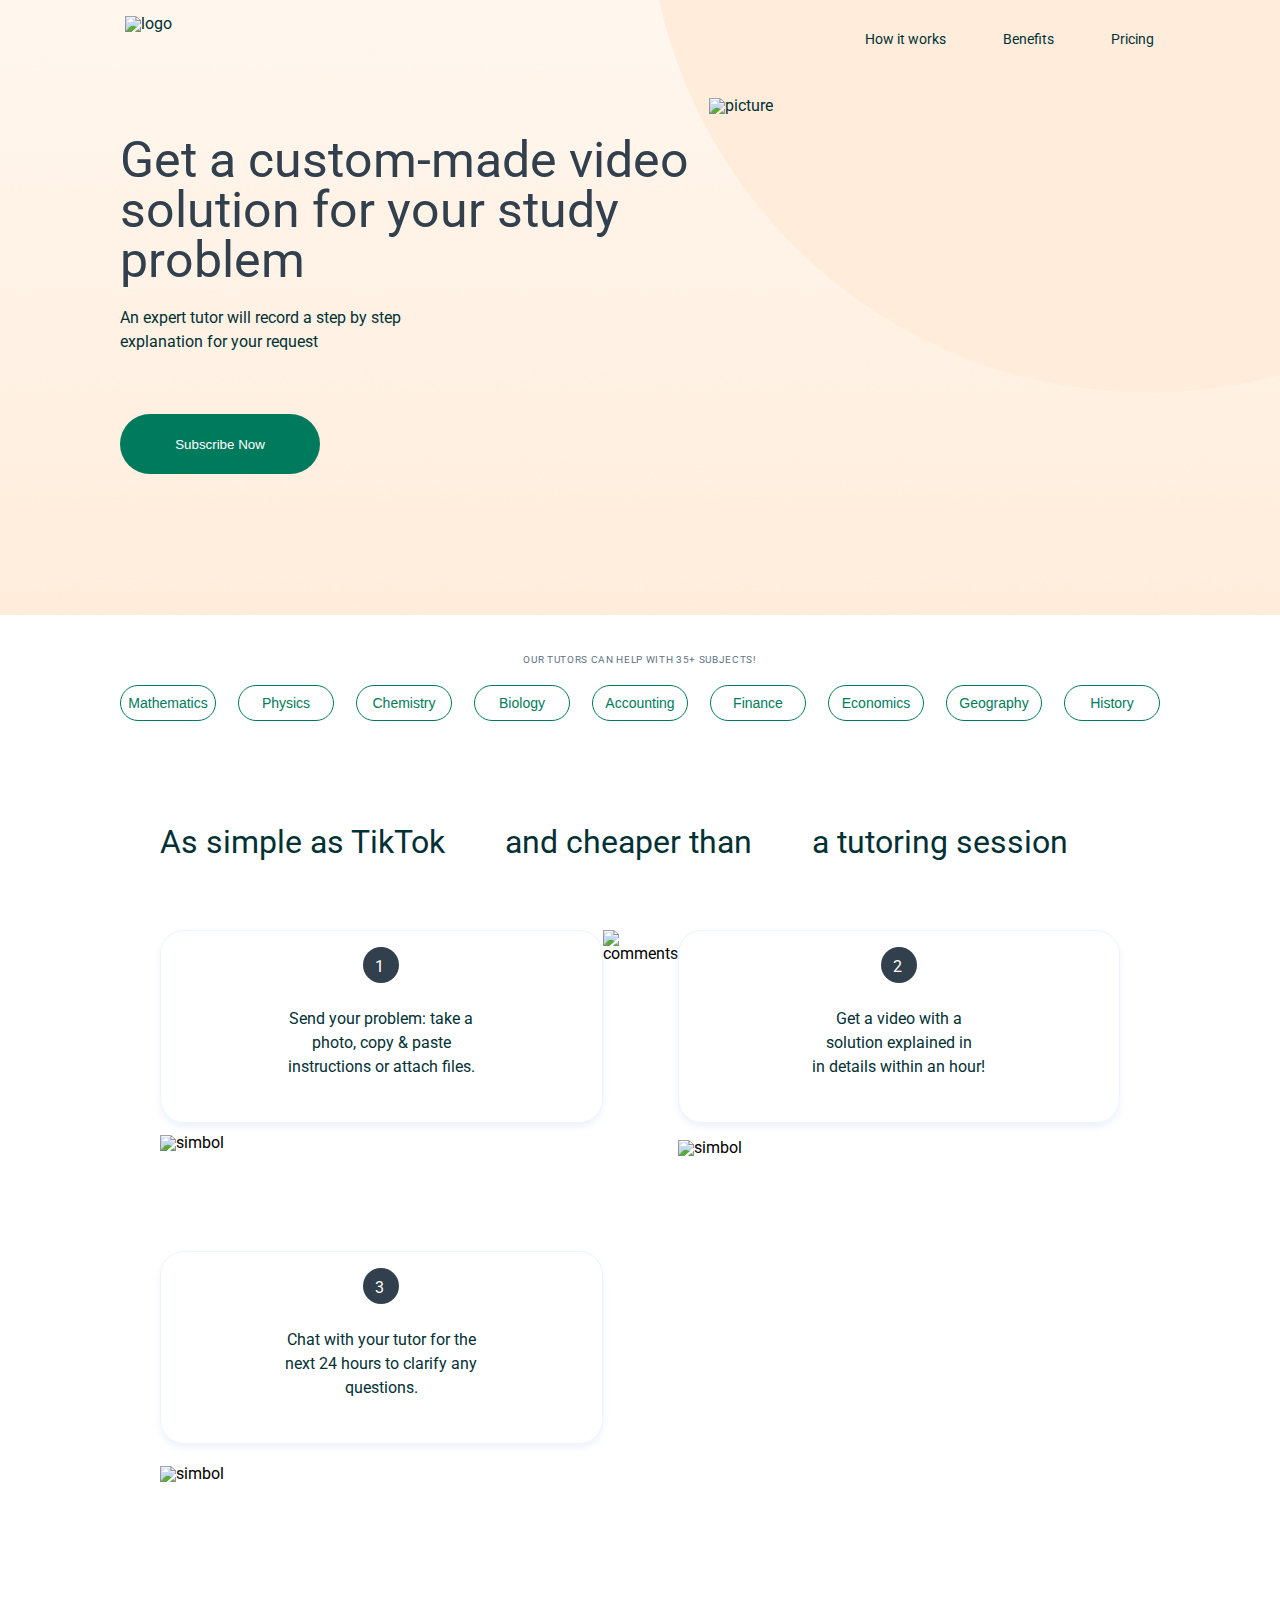
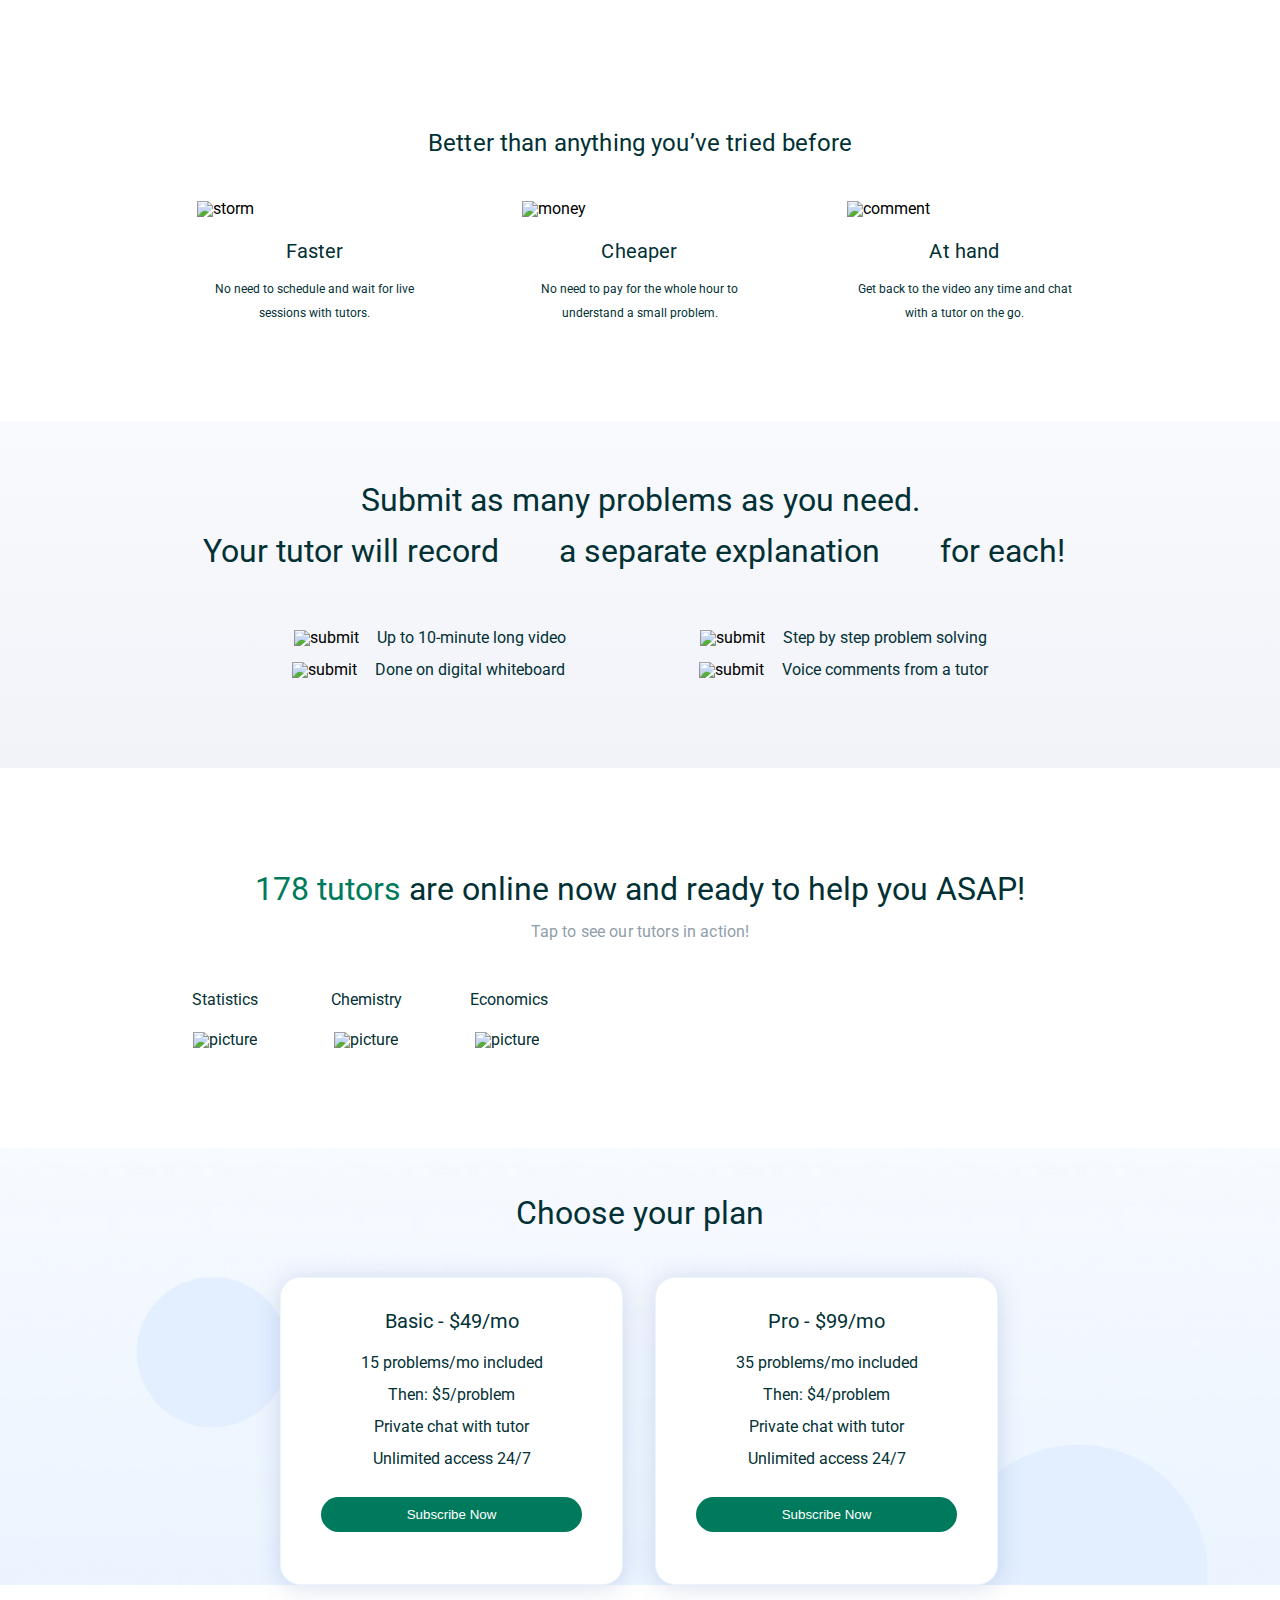
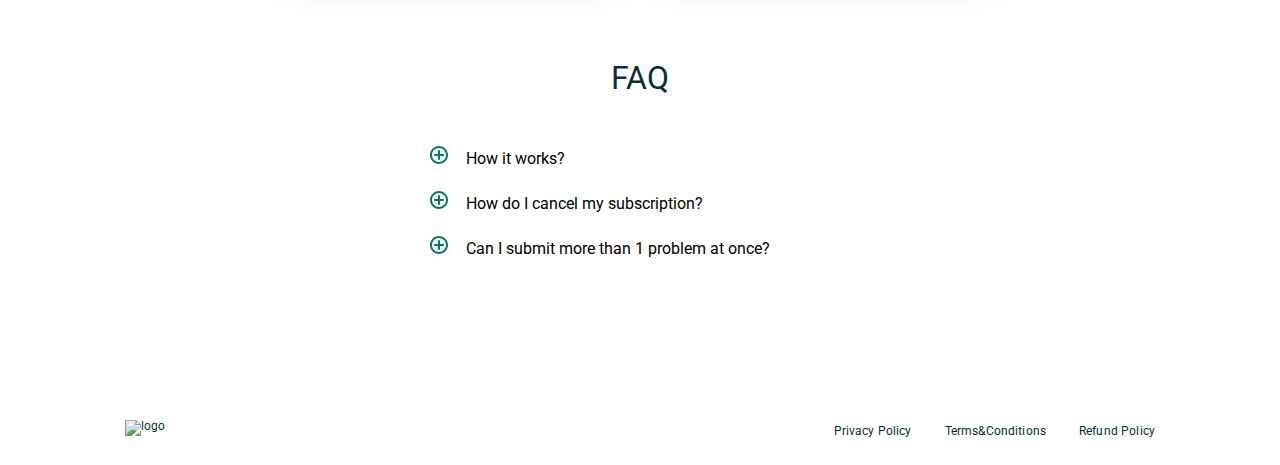
==== commit 16ecff0d: "Update index.html" ====
--- a/index.html
+++ b/index.html
@@ -14,7 +14,7 @@
         <div class="inner">
             <div class="menu">
                 <figure>
-                    <a href="#"><img src="/img/Group.svg" alt="logo"></a>
+                    <a href="#"><img src="/ForME1/img/Group.svg" alt="logo"></a>
                 </figure>
                 <nav class="menu__text">
                     <ul>
@@ -44,7 +44,7 @@
                 </div>
                 <div class="subscribe__img">
                     <figure>
-                        <a href="#"><img src="/img/headp.png" alt="picture"></a>
+                        <a href="#"><img src="/ForME1/img/headp.png" alt="picture"></a>
                     </figure>
                 </div>
             </div>
@@ -86,7 +86,7 @@
                         <p class="subtext">Send your problem: take a<br>photo, copy & paste<br>instructions or attach files.</p>
                     </div>
                     <figure>
-                        <img src="/img/simbol.svg" alt="simbol">
+                        <img src="/ForME1/img/simbol.svg" alt="simbol">
                     </figure>
                     <div class="comments__container__text__chars">
                         <div class="comments__container__text__chars__first">
@@ -102,7 +102,7 @@
                 </div>
                 <div class="comments__container__img">
                     <figure>
-                        <img src="/img/phone.jpg" alt="comments">
+                        <img src="/ForME1/img/phone.jpg" alt="comments">
                     </figure>
                 </div>
                 <div class="comments__container__text">
@@ -115,7 +115,7 @@
                         <p class="subtext">Get a video with a<br>solution explained in<br>in details within an hour!</p>
                     </div>
                     <figure>
-                        <img class="simb2" src="/img/simbol3.svg" alt="simbol">
+                        <img class="simb2" src="/ForME1/img/simbol3.svg" alt="simbol">
                     </figure>
                 </div>
             </div>
@@ -127,21 +127,21 @@
             <div class="better-container">
                 <div class="better-subcont">
                     <figure>
-                        <img src="/img/storm.svg" alt="storm">
+                        <img src="/ForME1/img/storm.svg" alt="storm">
                     </figure>
                     <h3>Faster</h3>
                     <p>No need to schedule and wait for live sessions with tutors.</p>
                 </div>
                 <div class="better-subcont">
                     <figure>
-                        <img src="/img/money.svg" alt="money">
+                        <img src="/ForME1/img/money.svg" alt="money">
                     </figure>
                     <h3>Cheaper</h3>
                     <p>No need to pay for the whole hour to understand a small problem.</p>
                 </div>
                 <div class="better-subcont">
                     <figure>
-                        <img src="/img/comment.svg" alt="comment">
+                        <img src="/ForME1/img/comment.svg" alt="comment">
                     </figure>
                     <h3>At hand</h3>
                     <p>Get back to the video any time and chat with a tutor on the go.</p>
@@ -160,21 +160,21 @@
             <div class="submit__text">
                 <div class="submit__text__items">
                     <div>
-                        <img src="/img/submit.svg" alt="submit">
+                        <img src="/ForME1/img/submit.svg" alt="submit">
                         <h4>Up to 10-minute long video</h4>
                     </div>
                     <div>
-                        <img src="/img/submit.svg" alt="submit">
+                        <img src="/ForME1/img/submit.svg" alt="submit">
                         <h4>Step by step problem solving</h4>
                     </div>
                 </div>
                 <div class="submit__text__items">
                     <div>
-                        <img src="/img/submit.svg" alt="submit">
+                        <img src="/ForME1/img/submit.svg" alt="submit">
                         <h4>Done on digital whiteboard</h4>
                     </div>
                     <div>
-                        <img src="/img/submit.svg" alt="submit">
+                        <img src="/ForME1/img/submit.svg" alt="submit">
                         <h4>Voice comments from a tutor</h4>
                     </div>
                 </div>
@@ -189,19 +189,19 @@
                 <div class="tutors-subitems">
                     <p class="subtext">Statistics</p>
                     <figure>
-                        <a href="#"><img src="/img/stat.jpg" alt="picture"></a>
+                        <a href="#"><img src="/ForME1/img/stat.jpg" alt="picture"></a>
                     </figure>
                 </div>
                 <div class="tutors-subitems">
                     <p class="subtext">Chemistry</p>
                     <figure>
-                        <a href="#"><img src="/img/chemistry.jpg" alt="picture"></a>
+                        <a href="#"><img src="/ForME1/img/chemistry.jpg" alt="picture"></a>
                     </figure>
                 </div>
                 <div class="tutors-subitems">
                     <p class="subtext">Economics</p>
                     <figure>
-                        <a href="#"><img src="/img/economics.jpg" alt="picture"></a>
+                        <a href="#"><img src="/ForME1/img/economics.jpg" alt="picture"></a>
                     </figure>
                 </div>
             </div>
@@ -255,7 +255,7 @@
 <footer>
     <section class="outer">
         <div class="inner privacy">
-            <a href="#"><img src="/img/logo2.svg" alt="logo"></a>
+            <a href="#"><img src="/ForME1/img/logo2.svg" alt="logo"></a>
             <nav class="privacy-text">
                 <ul>
                     <li>
